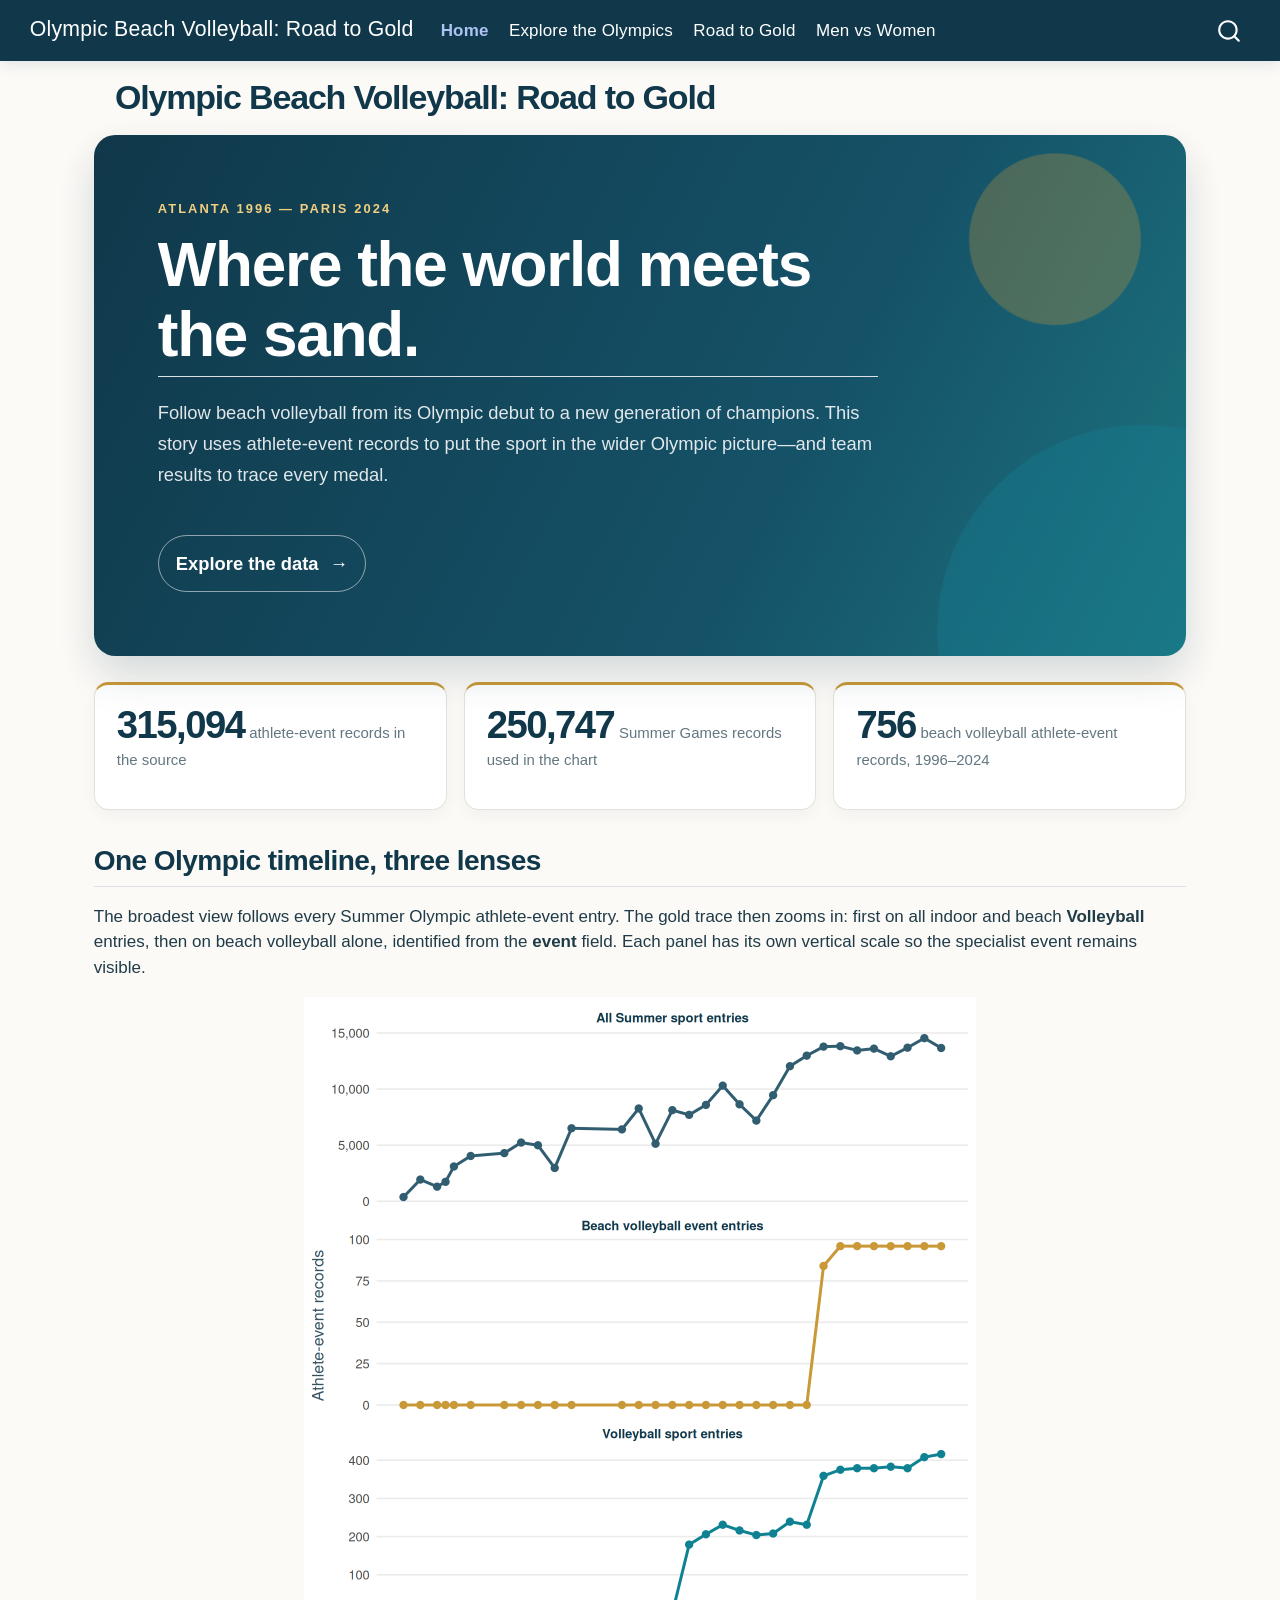
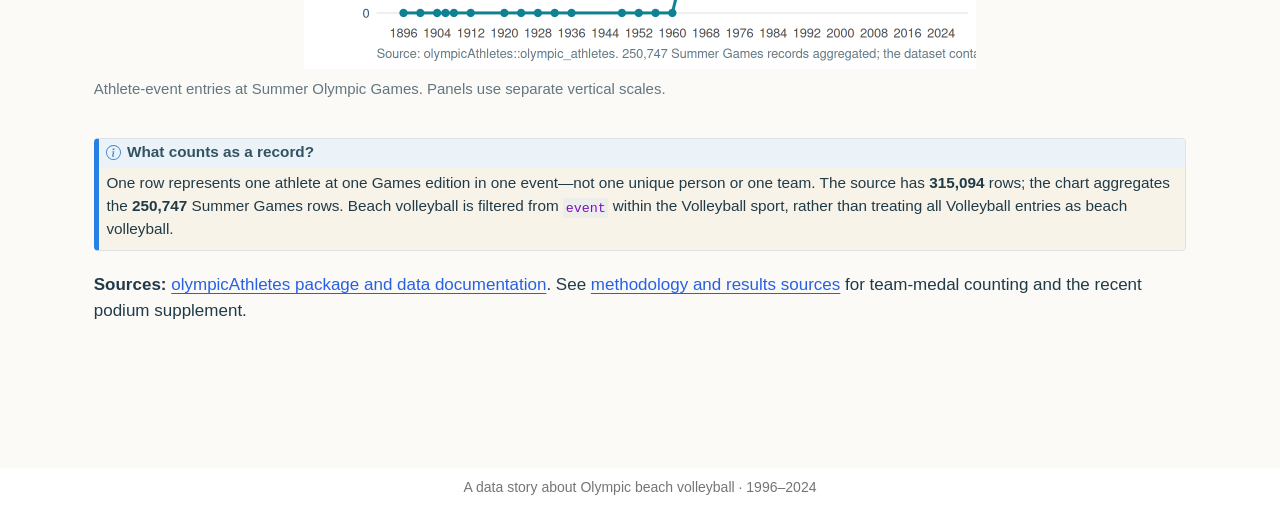
==== index.html @ 640bb1e1 "Built site for gh-pages" ====
<!DOCTYPE html>
<html xmlns="http://www.w3.org/1999/xhtml" lang="en" xml:lang="en"><head>

<meta charset="utf-8">
<meta name="generator" content="quarto-1.10.19">

<meta name="viewport" content="width=device-width, initial-scale=1.0, user-scalable=yes">


<title>Olympic Beach Volleyball: Road to Gold</title>
<style>
/* Default styles provided by pandoc.
** See https://pandoc.org/MANUAL.html#variables-for-html for config info.
*/
span.smallcaps{font-variant: small-caps;}
div.columns{display: flex; gap: 1.5em;}
div.column{flex: auto;}
@media screen {
div.columns{gap: min(4vw, 1.5em);}
div.column{overflow-x: auto;}
}
div.hanging-indent{margin-left: 1.5em; text-indent: -1.5em;}
ul.task-list{list-style: none;}
ul.task-list li input[type="checkbox"] {
  width: 0.8em;
  margin: 0 0.8em 0.2em -1em; /* quarto-specific, see https://github.com/quarto-dev/quarto-cli/issues/4556 */ 
  vertical-align: middle;
}
</style>


<script src="site_libs/quarto-nav/quarto-nav.js"></script>
<script src="site_libs/quarto-nav/headroom.min.js"></script>
<script src="site_libs/clipboard/clipboard.min.js"></script>
<script src="site_libs/quarto-search/autocomplete.umd.js"></script>
<script src="site_libs/quarto-search/fuse.min.js"></script>
<script src="site_libs/quarto-search/quarto-search.js"></script>
<meta name="quarto:offset" content="./">
<script src="site_libs/quarto-html/quarto.js" type="module"></script>
<script src="site_libs/quarto-html/tabsets/tabsets.js" type="module"></script>
<script src="site_libs/quarto-html/popper.min.js"></script>
<script src="site_libs/quarto-html/tippy.umd.min.js"></script>
<script src="site_libs/quarto-html/anchor.min.js"></script>
<link href="site_libs/quarto-html/tippy.css" rel="stylesheet">
<link href="site_libs/quarto-html/quarto-syntax-highlighting-bf27225e3a48a9273f3daa8f8e829971.css" rel="stylesheet" id="quarto-text-highlighting-styles">
<script src="site_libs/bootstrap/bootstrap.min.js"></script>
<link href="site_libs/bootstrap/bootstrap-icons.css" rel="stylesheet">
<link href="site_libs/bootstrap/bootstrap-d0f63781f56d8920b29a9d59ce83fef4.min.css" rel="stylesheet" append-hash="true" id="quarto-bootstrap" data-mode="light">
<script id="quarto-search-options" type="application/json">{
  "location": "navbar",
  "copy-button": false,
  "collapse-after": 3,
  "panel-placement": "end",
  "type": "overlay",
  "limit": 50,
  "keyboard-shortcut": [
    "f",
    "/",
    "s"
  ],
  "show-item-context": false,
  "language": {
    "search-no-results-text": "No results",
    "search-matching-documents-text": "matching documents",
    "search-copy-link-title": "Copy link to search",
    "search-hide-matches-text": "Hide additional matches",
    "search-more-match-text": "more match in this document",
    "search-more-matches-text": "more matches in this document",
    "search-clear-button-title": "Clear",
    "search-text-placeholder": "",
    "search-detached-cancel-button-title": "Cancel",
    "search-submit-button-title": "Submit",
    "search-label": "Search"
  }
}</script>
<style>html{ scroll-behavior: smooth; }</style>


<link rel="stylesheet" href="styles.css">
</head>

<body class="nav-fixed quarto-light">

<div id="quarto-search-results"></div>
  <header id="quarto-header" class="headroom fixed-top">
    <nav class="navbar navbar-expand-lg " data-bs-theme="dark">
      <div class="navbar-container container-fluid">
      <div class="navbar-brand-container mx-auto">
    <a class="navbar-brand" href="./index.html">
    <span class="navbar-title">Olympic Beach Volleyball: Road to Gold</span>
    </a>
  </div>
            <div id="quarto-search" class="" title="Search"></div>
          <button class="navbar-toggler" type="button" data-bs-toggle="collapse" data-bs-target="#navbarCollapse" aria-controls="navbarCollapse" role="menu" aria-expanded="false" aria-label="Toggle navigation" onclick="if (window.quartoToggleHeadroom) { window.quartoToggleHeadroom(); }">
  <span class="navbar-toggler-icon"></span>
</button>
          <div class="collapse navbar-collapse" id="navbarCollapse">
            <ul class="navbar-nav navbar-nav-scroll me-auto">
  <li class="nav-item">
    <a class="nav-link active" href="./index.html" aria-current="page"> 
<span class="menu-text">Home</span></a>
  </li>  
  <li class="nav-item">
    <a class="nav-link" href="./explore.html"> 
<span class="menu-text">Explore the Olympics</span></a>
  </li>  
  <li class="nav-item">
    <a class="nav-link" href="./road-to-gold.html"> 
<span class="menu-text">Road to Gold</span></a>
  </li>  
  <li class="nav-item">
    <a class="nav-link" href="./men-vs-women.html"> 
<span class="menu-text">Men vs Women</span></a>
  </li>  
</ul>
          </div> <!-- /navcollapse -->
            <div class="quarto-navbar-tools">
</div>
      </div> <!-- /container-fluid -->
    </nav>
</header>
<!-- content -->
<div id="quarto-content" class="quarto-container page-columns page-rows-contents page-layout-full page-navbar">
<!-- sidebar -->
<!-- margin-sidebar -->
    
<!-- main -->
<main class="content column-page" id="quarto-document-content">

<header id="title-block-header" class="quarto-title-block default">
<div class="quarto-title">
<h1 class="title">Olympic Beach Volleyball: Road to Gold</h1>
</div>



<div class="quarto-title-meta column-page">

    
  
    
  </div>
  


</header>


<div class="hero">
<p class="eyebrow">
Atlanta 1996 — Paris 2024
</p>
<h2 class="anchored">
Where the world meets the sand.
</h2>
<p>
Follow beach volleyball from its Olympic debut to a new generation of champions. This story uses athlete-event records to put the sport in the wider Olympic picture—and team results to trace every medal.
</p>
<p><a class="hero-link" href="./explore.html">Explore the data <span aria-hidden="true">→</span></a></p>
</div>
<div class="stats-grid">
<div class="stat-card">
<p><span class="stat-value">315,094</span> <span class="stat-label">athlete-event records in the source</span></p>
</div>
<div class="stat-card">
<p><span class="stat-value">250,747</span> <span class="stat-label">Summer Games records used in the chart</span></p>
</div>
<div class="stat-card">
<p><span class="stat-value">756</span> <span class="stat-label">beach volleyball athlete-event records, 1996–2024</span></p>
</div>
</div>
<section id="one-olympic-timeline-three-lenses" class="level2">
<h2 class="anchored" data-anchor-id="one-olympic-timeline-three-lenses">One Olympic timeline, three lenses</h2>
<p>The broadest view follows every Summer Olympic athlete-event entry. The gold trace then zooms in: first on all indoor and beach <strong>Volleyball</strong> entries, then on beach volleyball alone, identified from the <strong>event</strong> field. Each panel has its own vertical scale so the specialist event remains visible.</p>
<div class="cell">
<div class="cell-output-display">
<div class="quarto-figure quarto-figure-center">
<figure class="figure">
<p><img src="index_files/figure-html/unnamed-chunk-2-1.png" class="img-fluid figure-img" width="672"></p>
<figcaption>Athlete-event entries at Summer Olympic Games. Panels use separate vertical scales.</figcaption>
</figure>
</div>
</div>
</div>
<div class="callout callout-style-default callout-note callout-titled">
<div class="callout-header d-flex align-content-center">
<div class="callout-icon-container">
<i class="callout-icon"></i>
</div>
<div class="callout-title-container flex-fill">
<span class="screen-reader-only">Note</span>What counts as a record?
</div>
</div>
<div class="callout-body-container callout-body">
<p>One row represents one athlete at one Games edition in one event—not one unique person or one team. The source has <strong>315,094</strong> rows; the chart aggregates the <strong>250,747</strong> Summer Games rows. Beach volleyball is filtered from <code>event</code> within the Volleyball sport, rather than treating all Volleyball entries as beach volleyball.</p>
</div>
</div>
<p><strong>Sources:</strong> <a href="https://moderndive.github.io/olympicAthletes/">olympicAthletes package and data documentation</a>. See <a href="./road-to-gold.html#methodology">methodology and results sources</a> for team-medal counting and the recent podium supplement.</p>


</section>

</main> <!-- /main -->
<script id="quarto-html-after-body" type="application/javascript">
  window.document.addEventListener("DOMContentLoaded", function (event) {
    const icon = "";
    const anchorJS = new window.AnchorJS();
    anchorJS.options = {
      placement: 'right',
      icon: icon
    };
    anchorJS.add('.anchored');
    const isCodeAnnotation = (el) => {
      for (const clz of el.classList) {
        if (clz.startsWith('code-annotation-')) {                     
          return true;
        }
      }
      return false;
    }
    const onCopySuccess = function(e) {
      // button target
      const button = e.trigger;
      // don't keep focus
      button.blur();
      // flash "checked"
      button.classList.add('code-copy-button-checked');
      var currentTitle = button.getAttribute("title");
      button.setAttribute("title", "Copied!");
      let tooltip;
      if (window.bootstrap) {
        button.setAttribute("data-bs-toggle", "tooltip");
        button.setAttribute("data-bs-placement", "left");
        button.setAttribute("data-bs-title", "Copied!");
        tooltip = new bootstrap.Tooltip(button, 
          { trigger: "manual", 
            customClass: "code-copy-button-tooltip",
            offset: [0, -8]});
        tooltip.show();    
      }
      setTimeout(function() {
        if (tooltip) {
          tooltip.hide();
          button.removeAttribute("data-bs-title");
          button.removeAttribute("data-bs-toggle");
          button.removeAttribute("data-bs-placement");
        }
        button.setAttribute("title", currentTitle);
        button.classList.remove('code-copy-button-checked');
      }, 1000);
      // clear code selection
      e.clearSelection();
    }
    const getTextToCopy = function(trigger) {
      const outerScaffold = trigger.parentElement.cloneNode(true);
      const codeEl = outerScaffold.querySelector('code');
      for (const childEl of codeEl.children) {
        if (isCodeAnnotation(childEl)) {
          childEl.remove();
        }
      }
      return codeEl.innerText;
    }
    const clipboard = new window.ClipboardJS('.code-copy-button:not([data-in-quarto-modal])', {
      text: getTextToCopy
    });
    clipboard.on('success', onCopySuccess);
    if (window.document.getElementById('quarto-embedded-source-code-modal')) {
      const clipboardModal = new window.ClipboardJS('.code-copy-button[data-in-quarto-modal]', {
        text: getTextToCopy,
        container: window.document.getElementById('quarto-embedded-source-code-modal')
      });
      clipboardModal.on('success', onCopySuccess);
    }
      var localhostRegex = new RegExp(/^(?:http|https):\/\/localhost\:?[0-9]*\//);
      var mailtoRegex = new RegExp(/^mailto:/);
        var filterRegex = new RegExp('/' + window.location.host + '/');
      var isInternal = (href) => {
          return filterRegex.test(href) || localhostRegex.test(href) || mailtoRegex.test(href);
      }
      // Inspect non-navigation links and adorn them if external
     var links = window.document.querySelectorAll('a[href]:not(.nav-link):not(.navbar-brand):not(.toc-action):not(.sidebar-link):not(.sidebar-item-toggle):not(.pagination-link):not(.no-external):not([aria-hidden]):not(.dropdown-item):not(.quarto-navigation-tool):not(.about-link)');
      for (var i=0; i<links.length; i++) {
        const link = links[i];
        if (!isInternal(link.href)) {
          // undo the damage that might have been done by quarto-nav.js in the case of
          // links that we want to consider external
          if (link.dataset.originalHref !== undefined) {
            link.href = link.dataset.originalHref;
          }
        }
      }
    function tippyHover(el, contentFn, onTriggerFn, onUntriggerFn) {
      const config = {
        allowHTML: true,
        maxWidth: 500,
        delay: 100,
        arrow: false,
        appendTo: function(el) {
            return el.parentElement;
        },
        interactive: true,
        interactiveBorder: 10,
        theme: 'quarto',
        placement: 'bottom-start',
      };
      if (contentFn) {
        config.content = contentFn;
      }
      if (onTriggerFn) {
        config.onTrigger = onTriggerFn;
      }
      if (onUntriggerFn) {
        config.onUntrigger = onUntriggerFn;
      }
      window.tippy(el, config); 
    }
    const noterefs = window.document.querySelectorAll('a[role="doc-noteref"]');
    for (var i=0; i<noterefs.length; i++) {
      const ref = noterefs[i];
      tippyHover(ref, function() {
        // use id or data attribute instead here
        let href = ref.getAttribute('data-footnote-href') || ref.getAttribute('href');
        try { href = new URL(href).hash; } catch {}
        const id = href.replace(/^#\/?/, "");
        const note = window.document.getElementById(id);
        if (note) {
          return note.innerHTML;
        } else {
          return "";
        }
      });
    }
    const xrefs = window.document.querySelectorAll('a.quarto-xref');
    const processXRef = (id, note) => {
      // Strip column container classes
      const stripColumnClz = (el) => {
        el.classList.remove("page-full", "page-columns");
        if (el.children) {
          for (const child of el.children) {
            stripColumnClz(child);
          }
        }
      }
      stripColumnClz(note)
      if (id === null || id.startsWith('sec-')) {
        // Special case sections, only their first couple elements
        const container = document.createElement("div");
        if (note.children && note.children.length > 2) {
          container.appendChild(note.children[0].cloneNode(true));
          for (let i = 1; i < note.children.length; i++) {
            const child = note.children[i];
            if (child.tagName === "P" && child.innerText === "") {
              continue;
            } else {
              container.appendChild(child.cloneNode(true));
              break;
            }
          }
          if (window.Quarto?.typesetMath) {
            window.Quarto.typesetMath(container);
          }
          return container.innerHTML
        } else {
          if (window.Quarto?.typesetMath) {
            window.Quarto.typesetMath(note);
          }
          return note.innerHTML;
        }
      } else {
        // Remove any anchor links if they are present
        const anchorLink = note.querySelector('a.anchorjs-link');
        if (anchorLink) {
          anchorLink.remove();
        }
        if (window.Quarto?.typesetMath) {
          window.Quarto.typesetMath(note);
        }
        if (note.classList.contains("callout")) {
          return note.outerHTML;
        } else {
          return note.innerHTML;
        }
      }
    }
    for (var i=0; i<xrefs.length; i++) {
      const xref = xrefs[i];
      tippyHover(xref, undefined, function(instance) {
        instance.disable();
        let url = xref.getAttribute('href');
        let hash = undefined; 
        if (url.startsWith('#')) {
          hash = url;
        } else {
          try { hash = new URL(url).hash; } catch {}
        }
        if (hash) {
          const id = hash.replace(/^#\/?/, "");
          const note = window.document.getElementById(id);
          if (note !== null) {
            try {
              const html = processXRef(id, note.cloneNode(true));
              instance.setContent(html);
            } finally {
              instance.enable();
              instance.show();
            }
          } else {
            // See if we can fetch this
            fetch(url.split('#')[0])
            .then(res => res.text())
            .then(html => {
              const parser = new DOMParser();
              const htmlDoc = parser.parseFromString(html, "text/html");
              const note = htmlDoc.getElementById(id);
              if (note !== null) {
                const html = processXRef(id, note);
                instance.setContent(html);
              } 
            }).finally(() => {
              instance.enable();
              instance.show();
            });
          }
        } else {
          // See if we can fetch a full url (with no hash to target)
          // This is a special case and we should probably do some content thinning / targeting
          fetch(url)
          .then(res => res.text())
          .then(html => {
            const parser = new DOMParser();
            const htmlDoc = parser.parseFromString(html, "text/html");
            const note = htmlDoc.querySelector('main.content');
            if (note !== null) {
              // This should only happen for chapter cross references
              // (since there is no id in the URL)
              // remove the first header
              if (note.children.length > 0 && note.children[0].tagName === "HEADER") {
                note.children[0].remove();
              }
              const html = processXRef(null, note);
              instance.setContent(html);
            } 
          }).finally(() => {
            instance.enable();
            instance.show();
          });
        }
      }, function(instance) {
      });
    }
        let selectedAnnoteEl;
        const selectorForAnnotation = ( cell, annotation) => {
          let cellAttr = 'data-code-cell="' + cell + '"';
          let lineAttr = 'data-code-annotation="' +  annotation + '"';
          const selector = 'span[' + cellAttr + '][' + lineAttr + ']';
          return selector;
        }
        const selectCodeLines = (annoteEl) => {
          const doc = window.document;
          const targetCell = annoteEl.getAttribute("data-target-cell");
          const targetAnnotation = annoteEl.getAttribute("data-target-annotation");
          const annoteSpan = window.document.querySelector(selectorForAnnotation(targetCell, targetAnnotation));
          const lines = annoteSpan.getAttribute("data-code-lines").split(",");
          const lineIds = lines.map((line) => {
            return targetCell + "-" + line;
          })
          let top = null;
          let height = null;
          let parent = null;
          if (lineIds.length > 0) {
              //compute the position of the single el (top and bottom and make a div)
              const el = window.document.getElementById(lineIds[0]);
              top = el.offsetTop;
              height = el.offsetHeight;
              parent = el.parentElement.parentElement;
            if (lineIds.length > 1) {
              const lastEl = window.document.getElementById(lineIds[lineIds.length - 1]);
              const bottom = lastEl.offsetTop + lastEl.offsetHeight;
              height = bottom - top;
            }
            if (top !== null && height !== null && parent !== null) {
              // cook up a div (if necessary) and position it 
              let div = window.document.getElementById("code-annotation-line-highlight");
              if (div === null) {
                div = window.document.createElement("div");
                div.setAttribute("id", "code-annotation-line-highlight");
                div.style.position = 'absolute';
                parent.appendChild(div);
              }
              div.style.top = top - 2 + "px";
              div.style.height = height + 4 + "px";
              div.style.left = 0;
              let gutterDiv = window.document.getElementById("code-annotation-line-highlight-gutter");
              if (gutterDiv === null) {
                gutterDiv = window.document.createElement("div");
                gutterDiv.setAttribute("id", "code-annotation-line-highlight-gutter");
                gutterDiv.style.position = 'absolute';
                const codeCell = window.document.getElementById(targetCell);
                const gutter = codeCell.querySelector('.code-annotation-gutter');
                gutter.appendChild(gutterDiv);
              }
              gutterDiv.style.top = top - 2 + "px";
              gutterDiv.style.height = height + 4 + "px";
            }
            selectedAnnoteEl = annoteEl;
          }
        };
        const unselectCodeLines = () => {
          const elementsIds = ["code-annotation-line-highlight", "code-annotation-line-highlight-gutter"];
          elementsIds.forEach((elId) => {
            const div = window.document.getElementById(elId);
            if (div) {
              div.remove();
            }
          });
          selectedAnnoteEl = undefined;
        };
          // Handle positioning of the toggle
      window.addEventListener(
        "resize",
        throttle(() => {
          elRect = undefined;
          if (selectedAnnoteEl) {
            selectCodeLines(selectedAnnoteEl);
          }
        }, 10)
      );
      function throttle(fn, ms) {
      let throttle = false;
      let timer;
        return (...args) => {
          if(!throttle) { // first call gets through
              fn.apply(this, args);
              throttle = true;
          } else { // all the others get throttled
              if(timer) clearTimeout(timer); // cancel #2
              timer = setTimeout(() => {
                fn.apply(this, args);
                timer = throttle = false;
              }, ms);
          }
        };
      }
        // Attach click handler to the DT
        const annoteDls = window.document.querySelectorAll('dt[data-target-cell]');
        for (const annoteDlNode of annoteDls) {
          annoteDlNode.addEventListener('click', (event) => {
            const clickedEl = event.target;
            if (clickedEl !== selectedAnnoteEl) {
              unselectCodeLines();
              const activeEl = window.document.querySelector('dt[data-target-cell].code-annotation-active');
              if (activeEl) {
                activeEl.classList.remove('code-annotation-active');
              }
              selectCodeLines(clickedEl);
              clickedEl.classList.add('code-annotation-active');
            } else {
              // Unselect the line
              unselectCodeLines();
              clickedEl.classList.remove('code-annotation-active');
            }
          });
        }
    const findCites = (el) => {
      const parentEl = el.parentElement;
      if (parentEl) {
        const cites = parentEl.dataset.cites;
        if (cites) {
          return {
            el,
            cites: cites.split(' ')
          };
        } else {
          return findCites(el.parentElement)
        }
      } else {
        return undefined;
      }
    };
    var bibliorefs = window.document.querySelectorAll('a[role="doc-biblioref"]');
    for (var i=0; i<bibliorefs.length; i++) {
      const ref = bibliorefs[i];
      const citeInfo = findCites(ref);
      if (citeInfo) {
        tippyHover(citeInfo.el, function() {
          var popup = window.document.createElement('div');
          citeInfo.cites.forEach(function(cite) {
            var citeDiv = window.document.createElement('div');
            citeDiv.classList.add('hanging-indent');
            citeDiv.classList.add('csl-entry');
            var biblioDiv = window.document.getElementById('ref-' + cite);
            if (biblioDiv) {
              citeDiv.innerHTML = biblioDiv.innerHTML;
            }
            popup.appendChild(citeDiv);
          });
          return popup.innerHTML;
        });
      }
    }
  });
  </script>
</div> <!-- /content -->
<footer class="footer">
  <div class="nav-footer">
    <div class="nav-footer-left">
      &nbsp;
    </div>   
    <div class="nav-footer-center">
<p>A data story about Olympic beach volleyball · 1996–2024</p>
</div>
    <div class="nav-footer-right">
      &nbsp;
    </div>
  </div>
</footer>




<script src="site_libs/quarto-html/zenscroll-min.js"></script>
</body></html>
---- site_libs/quarto-html/tippy.css ----
.tippy-box[data-animation=fade][data-state=hidden]{opacity:0}[data-tippy-root]{max-width:calc(100vw - 10px)}.tippy-box{position:relative;background-color:#333;color:#fff;border-radius:4px;font-size:14px;line-height:1.4;white-space:normal;outline:0;transition-property:transform,visibility,opacity}.tippy-box[data-placement^=top]>.tippy-arrow{bottom:0}.tippy-box[data-placement^=top]>.tippy-arrow:before{bottom:-7px;left:0;border-width:8px 8px 0;border-top-color:initial;transform-origin:center top}.tippy-box[data-placement^=bottom]>.tippy-arrow{top:0}.tippy-box[data-placement^=bottom]>.tippy-arrow:before{top:-7px;left:0;border-width:0 8px 8px;border-bottom-color:initial;transform-origin:center bottom}.tippy-box[data-placement^=left]>.tippy-arrow{right:0}.tippy-box[data-placement^=left]>.tippy-arrow:before{border-width:8px 0 8px 8px;border-left-color:initial;right:-7px;transform-origin:center left}.tippy-box[data-placement^=right]>.tippy-arrow{left:0}.tippy-box[data-placement^=right]>.tippy-arrow:before{left:-7px;border-width:8px 8px 8px 0;border-right-color:initial;transform-origin:center right}.tippy-box[data-inertia][data-state=visible]{transition-timing-function:cubic-bezier(.54,1.5,.38,1.11)}.tippy-arrow{width:16px;height:16px;color:#333}.tippy-arrow:before{content:"";position:absolute;border-color:transparent;border-style:solid}.tippy-content{position:relative;padding:5px 9px;z-index:1}
---- site_libs/quarto-html/quarto-syntax-highlighting-bf27225e3a48a9273f3daa8f8e829971.css ----
/* quarto syntax highlight colors */
:root {
  --quarto-hl-ot-color: #003B4F;
  --quarto-hl-at-color: #657422;
  --quarto-hl-ss-color: #20794D;
  --quarto-hl-an-color: #5E5E5E;
  --quarto-hl-fu-color: #4758AB;
  --quarto-hl-st-color: #20794D;
  --quarto-hl-cf-color: #003B4F;
  --quarto-hl-op-color: #5E5E5E;
  --quarto-hl-er-color: #AD0000;
  --quarto-hl-bn-color: #AD0000;
  --quarto-hl-al-color: #AD0000;
  --quarto-hl-va-color: #111111;
  --quarto-hl-bu-color: inherit;
  --quarto-hl-ex-color: inherit;
  --quarto-hl-pp-color: #AD0000;
  --quarto-hl-in-color: #5E5E5E;
  --quarto-hl-vs-color: #20794D;
  --quarto-hl-wa-color: #5E5E5E;
  --quarto-hl-do-color: #5E5E5E;
  --quarto-hl-im-color: #00769E;
  --quarto-hl-ch-color: #20794D;
  --quarto-hl-dt-color: #AD0000;
  --quarto-hl-fl-color: #AD0000;
  --quarto-hl-co-color: #5E5E5E;
  --quarto-hl-cv-color: #5E5E5E;
  --quarto-hl-cn-color: #8f5902;
  --quarto-hl-sc-color: #5E5E5E;
  --quarto-hl-dv-color: #AD0000;
  --quarto-hl-kw-color: #003B4F;
}

/* other quarto variables */
:root {
  --quarto-font-monospace: SFMono-Regular, Menlo, Monaco, Consolas, "Liberation Mono", "Courier New", monospace;
}

/* syntax highlight based on Pandoc's rules */
pre > code.sourceCode > span {
  color: #003B4F;
}

code.sourceCode > span {
  color: #003B4F;
}

div.sourceCode,
div.sourceCode pre.sourceCode {
  color: #003B4F;
}

/* Normal */
code span {
  color: #003B4F;
}

/* Alert */
code span.al {
  color: #AD0000;
  font-style: inherit;
}

/* Annotation */
code span.an {
  color: #5E5E5E;
  font-style: inherit;
}

/* Attribute */
code span.at {
  color: #657422;
  font-style: inherit;
}

/* BaseN */
code span.bn {
  color: #AD0000;
  font-style: inherit;
}

/* BuiltIn */
code span.bu {
  font-style: inherit;
}

/* ControlFlow */
code span.cf {
  color: #003B4F;
  font-weight: bold;
  font-style: inherit;
}

/* Char */
code span.ch {
  color: #20794D;
  font-style: inherit;
}

/* Constant */
code span.cn {
  color: #8f5902;
  font-style: inherit;
}

/* Comment */
code span.co {
  color: #5E5E5E;
  font-style: inherit;
}

/* CommentVar */
code span.cv {
  color: #5E5E5E;
  font-style: italic;
}

/* Documentation */
code span.do {
  color: #5E5E5E;
  font-style: italic;
}

/* DataType */
code span.dt {
  color: #AD0000;
  font-style: inherit;
}

/* DecVal */
code span.dv {
  color: #AD0000;
  font-style: inherit;
}

/* Error */
code span.er {
  color: #AD0000;
  font-style: inherit;
}

/* Extension */
code span.ex {
  font-style: inherit;
}

/* Float */
code span.fl {
  color: #AD0000;
  font-style: inherit;
}

/* Function */
code span.fu {
  color: #4758AB;
  font-style: inherit;
}

/* Import */
code span.im {
  color: #00769E;
  font-style: inherit;
}

/* Information */
code span.in {
  color: #5E5E5E;
  font-style: inherit;
}

/* Keyword */
code span.kw {
  color: #003B4F;
  font-weight: bold;
  font-style: inherit;
}

/* Operator */
code span.op {
  color: #5E5E5E;
  font-style: inherit;
}

/* Other */
code span.ot {
  color: #003B4F;
  font-style: inherit;
}

/* Preprocessor */
code span.pp {
  color: #AD0000;
  font-style: inherit;
}

/* SpecialChar */
code span.sc {
  color: #5E5E5E;
  font-style: inherit;
}

/* SpecialString */
code span.ss {
  color: #20794D;
  font-style: inherit;
}

/* String */
code span.st {
  color: #20794D;
  font-style: inherit;
}

/* Variable */
code span.va {
  color: #111111;
  font-style: inherit;
}

/* VerbatimString */
code span.vs {
  color: #20794D;
  font-style: inherit;
}

/* Warning */
code span.wa {
  color: #5E5E5E;
  font-style: italic;
}

.prevent-inlining {
  content: "</";
}

/*# sourceMappingURL=8be38f48d34c45af72792cbd699585e7.css.map */
---- styles.css ----
:root {
  --ocean: #10384a;
  --ocean-soft: #315d70;
  --sea-glass: #147f91;
  --sand: #f4efe4;
  --gold: #c99837;
  --ink: #203b48;
  --muted: #637780;
}

body {
  background: #fbfaf7;
  color: var(--ink);
  font-family: Inter, "Segoe UI", "Helvetica Neue", sans-serif;
}

.navbar {
  box-shadow: 0 2px 14px rgb(11 34 46 / 12%);
}

.navbar-brand,
.navbar .nav-link {
  letter-spacing: 0.01em;
}

.navbar .nav-link.active {
  font-weight: 700;
}

.quarto-title-block {
  max-width: 1180px;
  margin: 2rem auto 1.25rem;
  padding: 0 1.25rem;
}

.quarto-title .title {
  color: var(--ocean);
  font-weight: 750;
  letter-spacing: -0.035em;
}

#quarto-content main.content {
  max-width: 1180px;
  padding: 0 1.25rem 3rem;
}

h2,
h3 {
  color: var(--ocean);
  font-weight: 700;
  letter-spacing: -0.02em;
}

h2 {
  margin-top: 2.4rem;
}

.hero {
  position: relative;
  overflow: hidden;
  margin: 0 0 1.5rem;
  padding: clamp(2rem, 5vw, 4.25rem);
  border-radius: 1.25rem;
  background:
    radial-gradient(circle at 88% 20%, rgb(201 152 55 / 30%) 0 5rem, transparent 5.1rem),
    radial-gradient(circle at 96% 95%, rgb(20 127 145 / 35%) 0 12rem, transparent 12.1rem),
    linear-gradient(118deg, #10384a 0%, #155268 64%, #1c7580 100%);
  color: #fff;
  box-shadow: 0 18px 42px rgb(16 56 74 / 17%);
}

.hero .eyebrow {
  margin: 0 0 0.75rem;
  color: #f1cf80;
  font-size: 0.76rem;
  font-weight: 750;
  letter-spacing: 0.16em;
  text-transform: uppercase;
}

.hero h2 {
  max-width: 720px;
  margin: 0;
  color: #fff;
  font-size: clamp(2rem, 5vw, 3.65rem);
  line-height: 1.08;
}

.hero > p:not(.eyebrow) {
  max-width: 720px;
  margin: 1.15rem 0 0;
  color: rgb(255 255 255 / 87%);
  font-size: 1.08rem;
  line-height: 1.7;
}

.hero-link {
  display: inline-flex;
  gap: 0.65rem;
  align-items: center;
  margin-top: 1.45rem;
  padding: 0.72rem 1rem;
  border: 1px solid rgb(255 255 255 / 52%);
  border-radius: 999px;
  color: #fff;
  font-weight: 700;
  text-decoration: none;
  transition: background 160ms ease, transform 160ms ease;
}

.hero-link:hover {
  transform: translateY(-1px);
  background: rgb(255 255 255 / 12%);
  color: #fff;
}

.stats-grid {
  display: grid;
  grid-template-columns: repeat(3, minmax(0, 1fr));
  gap: 1rem;
  margin: 1.25rem 0 2rem;
}

.stat-card {
  display: flex;
  min-height: 112px;
  flex-direction: column;
  justify-content: center;
  padding: 1.15rem 1.3rem;
  border: 1px solid #e6e1d8;
  border-top: 3px solid var(--gold);
  border-radius: 0.85rem;
  background: #fff;
  box-shadow: 0 6px 20px rgb(16 56 74 / 5%);
}

.stat-value {
  color: var(--ocean);
  font-size: clamp(1.65rem, 3vw, 2.25rem);
  font-weight: 760;
  letter-spacing: -0.04em;
  line-height: 1.1;
}

.stat-label {
  margin-top: 0.45rem;
  color: var(--muted);
  font-size: 0.88rem;
  line-height: 1.35;
}

.callout-note {
  border-left-color: var(--gold);
  background: #f7f3e9;
}

.callout-note .callout-title-container {
  color: var(--ocean);
}

.source-note {
  color: var(--muted);
  font-size: 0.9rem;
}

.crosstalk-input {
  margin-bottom: 1rem;
}

.crosstalk-input label {
  color: var(--ocean);
  font-weight: 650;
}

.plotly,
.cell-output-display {
  max-width: 100%;
}

figcaption,
.figure-caption {
  color: var(--muted);
  font-size: 0.88rem;
}

@media (max-width: 700px) {
  .stats-grid {
    grid-template-columns: 1fr;
  }

  .hero {
    border-radius: 0.9rem;
  }

  .quarto-title-block {
    margin-top: 1.25rem;
  }
}
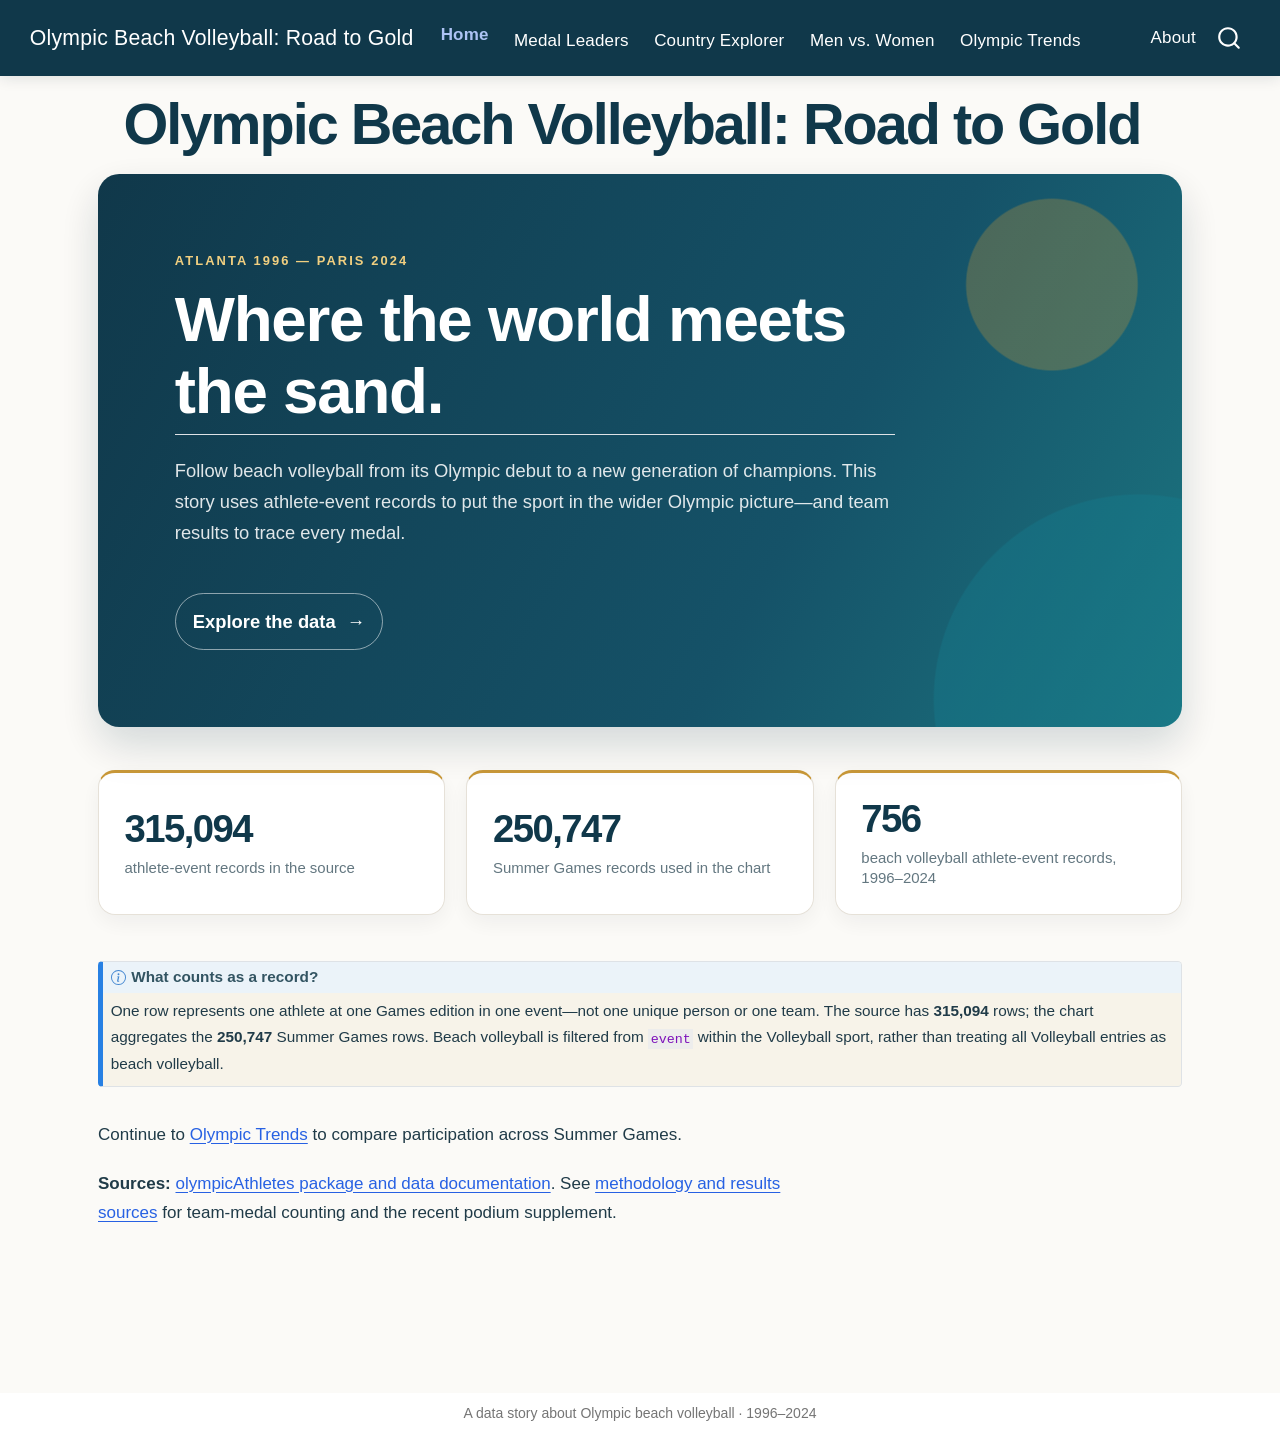
==== commit 3e612453: "Built site for gh-pages" ====
--- a/index.html
+++ b/index.html
@@ -101,16 +101,26 @@
 <span class="menu-text">Home</span></a>
   </li>  
   <li class="nav-item">
-    <a class="nav-link" href="./explore.html"> 
-<span class="menu-text">Explore the Olympics</span></a>
+    <a class="nav-link" href="./road-to-gold.html"> 
+<span class="menu-text">Medal Leaders</span></a>
   </li>  
   <li class="nav-item">
-    <a class="nav-link" href="./road-to-gold.html"> 
-<span class="menu-text">Road to Gold</span></a>
+    <a class="nav-link" href="./explore.html"> 
+<span class="menu-text">Country Explorer</span></a>
   </li>  
   <li class="nav-item">
     <a class="nav-link" href="./men-vs-women.html"> 
-<span class="menu-text">Men vs Women</span></a>
+<span class="menu-text">Men vs.&nbsp;Women</span></a>
+  </li>  
+  <li class="nav-item">
+    <a class="nav-link" href="./olympic-trends.html"> 
+<span class="menu-text">Olympic Trends</span></a>
+  </li>  
+</ul>
+            <ul class="navbar-nav navbar-nav-scroll ms-auto">
+  <li class="nav-item">
+    <a class="nav-link" href="./about.html"> 
+<span class="menu-text">About</span></a>
   </li>  
 </ul>
           </div> <!-- /navcollapse -->
@@ -169,19 +179,6 @@
 <p><span class="stat-value">756</span> <span class="stat-label">beach volleyball athlete-event records, 1996–2024</span></p>
 </div>
 </div>
-<section id="one-olympic-timeline-three-lenses" class="level2">
-<h2 class="anchored" data-anchor-id="one-olympic-timeline-three-lenses">One Olympic timeline, three lenses</h2>
-<p>The broadest view follows every Summer Olympic athlete-event entry. The gold trace then zooms in: first on all indoor and beach <strong>Volleyball</strong> entries, then on beach volleyball alone, identified from the <strong>event</strong> field. Each panel has its own vertical scale so the specialist event remains visible.</p>
-<div class="cell">
-<div class="cell-output-display">
-<div class="quarto-figure quarto-figure-center">
-<figure class="figure">
-<p><img src="index_files/figure-html/unnamed-chunk-2-1.png" class="img-fluid figure-img" width="672"></p>
-<figcaption>Athlete-event entries at Summer Olympic Games. Panels use separate vertical scales.</figcaption>
-</figure>
-</div>
-</div>
-</div>
 <div class="callout callout-style-default callout-note callout-titled">
 <div class="callout-header d-flex align-content-center">
 <div class="callout-icon-container">
@@ -195,10 +192,10 @@
 <p>One row represents one athlete at one Games edition in one event—not one unique person or one team. The source has <strong>315,094</strong> rows; the chart aggregates the <strong>250,747</strong> Summer Games rows. Beach volleyball is filtered from <code>event</code> within the Volleyball sport, rather than treating all Volleyball entries as beach volleyball.</p>
 </div>
 </div>
+<p>Continue to <a href="./olympic-trends.html">Olympic Trends</a> to compare participation across Summer Games.</p>
 <p><strong>Sources:</strong> <a href="https://moderndive.github.io/olympicAthletes/">olympicAthletes package and data documentation</a>. See <a href="./road-to-gold.html#methodology">methodology and results sources</a> for team-medal counting and the recent podium supplement.</p>
 
 
-</section>
 
 </main> <!-- /main -->
 <script id="quarto-html-after-body" type="application/javascript">
@@ -274,7 +271,7 @@
     }
       var localhostRegex = new RegExp(/^(?:http|https):\/\/localhost\:?[0-9]*\//);
       var mailtoRegex = new RegExp(/^mailto:/);
-        var filterRegex = new RegExp('/' + window.location.host + '/');
+        var filterRegex = new RegExp("https:\/\/kaitlinpowell71\.github\.io\/olympic-beach-volleyball\/");
       var isInternal = (href) => {
           return filterRegex.test(href) || localhostRegex.test(href) || mailtoRegex.test(href);
       }
--- a/styles.css
+++ b/styles.css
@@ -12,6 +12,8 @@
   background: #fbfaf7;
   color: var(--ink);
   font-family: Inter, "Segoe UI", "Helvetica Neue", sans-serif;
+  font-size: 1rem;
+  line-height: 1.7;
 }
 
 .navbar {
@@ -23,43 +25,91 @@
   letter-spacing: 0.01em;
 }
 
+.navbar .navbar-nav {
+  gap: 0.3rem;
+}
+
+.navbar .nav-link {
+  padding: 0.65rem 0.85rem;
+}
+
 .navbar .nav-link.active {
   font-weight: 700;
 }
 
 .quarto-title-block {
-  max-width: 1180px;
-  margin: 2rem auto 1.25rem;
-  padding: 0 1.25rem;
+  max-width: 1200px;
+  margin: 2.5rem auto 1.75rem;
+  padding: 0 1.5rem;
 }
 
 .quarto-title .title {
   color: var(--ocean);
   font-weight: 750;
   letter-spacing: -0.035em;
+  line-height: 1.12;
+  text-align: left;
 }
 
 #quarto-content main.content {
-  max-width: 1180px;
-  padding: 0 1.25rem 3rem;
-}
-
+  max-width: 1200px;
+  padding: 0 1.5rem 4rem;
+}
+
+main.content > p,
+main.content > ul,
+main.content > ol,
+main.content section > p,
+main.content section > ul,
+main.content section > ol {
+  max-width: 76ch;
+}
+
+h1,
 h2,
 h3 {
   color: var(--ocean);
   font-weight: 700;
   letter-spacing: -0.02em;
+  line-height: 1.2;
+  text-align: left;
+}
+
+h1 {
+  font-size: clamp(2.2rem, 4.5vw, 3.4rem);
 }
 
 h2 {
-  margin-top: 2.4rem;
+  margin-top: 3rem;
+  margin-bottom: 1rem;
+  font-size: clamp(1.65rem, 3vw, 2.2rem);
+}
+
+main.content section:first-of-type > h2 {
+  margin-top: 0.5rem;
+}
+
+h3 {
+  margin-top: 2.25rem;
+  margin-bottom: 0.85rem;
+  font-size: clamp(1.25rem, 2vw, 1.55rem);
+}
+
+p,
+ul,
+ol {
+  margin-bottom: 1.2rem;
+}
+
+li + li {
+  margin-top: 0.4rem;
 }
 
 .hero {
   position: relative;
   overflow: hidden;
-  margin: 0 0 1.5rem;
-  padding: clamp(2rem, 5vw, 4.25rem);
+  margin: 0 0 2.5rem;
+  padding: clamp(2.25rem, 6vw, 4.75rem);
   border-radius: 1.25rem;
   background:
     radial-gradient(circle at 88% 20%, rgb(201 152 55 / 30%) 0 5rem, transparent 5.1rem),
@@ -82,7 +132,7 @@
   max-width: 720px;
   margin: 0;
   color: #fff;
-  font-size: clamp(2rem, 5vw, 3.65rem);
+  font-size: clamp(2.1rem, 5vw, 3.75rem);
   line-height: 1.08;
 }
 
@@ -117,82 +167,336 @@
 .stats-grid {
   display: grid;
   grid-template-columns: repeat(3, minmax(0, 1fr));
-  gap: 1rem;
-  margin: 1.25rem 0 2rem;
+  align-items: stretch;
+  gap: 1.25rem;
+  margin: 1.75rem 0 2.75rem;
 }
 
 .stat-card {
   display: flex;
-  min-height: 112px;
+  min-height: 132px;
   flex-direction: column;
   justify-content: center;
-  padding: 1.15rem 1.3rem;
+  padding: 1.5rem;
+  border: 1px solid #e6e1d8;
+  border-top: 3px solid var(--gold);
+  border-radius: 1rem;
+  background: #fff;
+  box-shadow: 0 8px 24px rgb(16 56 74 / 6%);
+}
+
+.stat-card p {
+  margin: 0;
+}
+
+.stat-value,
+.stat-label {
+  display: block;
+}
+
+.stat-value {
+  color: var(--ocean);
+  font-size: clamp(1.65rem, 3vw, 2.25rem);
+  font-weight: 760;
+  letter-spacing: -0.04em;
+  line-height: 1.1;
+}
+
+.stat-label {
+  margin-top: 0.45rem;
+  color: var(--muted);
+  font-size: 0.88rem;
+  line-height: 1.35;
+}
+
+.callout-note {
+  margin: 2rem 0;
+  border-left-color: var(--gold);
+  background: #f7f3e9;
+}
+
+.callout-note .callout-title-container {
+  color: var(--ocean);
+}
+
+.callout-note p:last-child {
+  margin-bottom: 0;
+}
+
+.source-note {
+  color: var(--muted);
+  font-size: 0.9rem;
+}
+
+.crosstalk-input {
+  margin-bottom: 1rem;
+}
+
+.crosstalk-input label {
+  color: var(--ocean);
+  font-weight: 650;
+}
+
+.plotly,
+.cell-output-display {
+  max-width: 100%;
+}
+
+.cell-output-display {
+  margin: 1.5rem 0 2rem;
+}
+
+figure,
+.quarto-figure {
+  margin: 2rem auto 2.5rem;
+}
+
+.cell-output-display figure {
+  margin: 0 auto;
+}
+
+.medal-map-filters {
+  display: flex;
+  flex-wrap: wrap;
+  gap: 1rem 1.5rem;
+  align-items: end;
+  margin-bottom: 1rem;
+  padding: 1rem 1.25rem;
+  border: 1px solid #e6e1d8;
+  border-radius: 0.85rem;
+  background: #fff;
+}
+
+.medal-map-filter {
+  display: flex;
+  min-width: 13rem;
+  flex: 1 1 13rem;
+  flex-direction: column;
+  gap: 0.35rem;
+}
+
+.medal-map-filter label {
+  color: var(--ocean);
+  font-size: 0.88rem;
+  font-weight: 700;
+}
+
+.medal-map-filter .form-select {
+  border-color: #d6dfdf;
+  color: var(--ink);
+}
+
+.medal-map-widget .leaflet-container {
+  border: 1px solid #d5e0e0;
+  border-radius: 0.9rem;
+  background: #e8f1f2;
+  font-family: inherit;
+}
+
+.medal-map-legend {
+  min-width: 180px;
+  padding: 0.8rem 0.9rem;
+  border-radius: 0.65rem;
+  background: rgb(255 255 255 / 96%);
+  box-shadow: 0 2px 12px rgb(16 56 74 / 15%);
+  color: var(--ocean);
+  font-size: 0.8rem;
+}
+
+.medal-map-gradient {
+  height: 0.65rem;
+  margin-top: 0.55rem;
+  border-radius: 999px;
+  background: linear-gradient(
+    90deg,
+    #e8f1f2,
+    #b8d7d9,
+    #76b7bc,
+    #328991,
+    #10384a
+  );
+}
+
+.medal-map-legend-scale {
+  display: flex;
+  justify-content: space-between;
+  margin-top: 0.2rem;
+  color: var(--muted);
+}
+
+.medal-map-no-medals {
+  display: flex;
+  gap: 0.4rem;
+  align-items: center;
+  margin-top: 0.55rem;
+  color: var(--muted);
+}
+
+.medal-map-no-medals i {
+  width: 0.75rem;
+  height: 0.75rem;
+  border: 1px solid #ddd9d0;
+  border-radius: 0.15rem;
+  background: #f0eee8;
+}
+
+.medal-map-attribution {
+  padding: 0.25rem 0.45rem;
+  border-radius: 0.25rem;
+  background: rgb(255 255 255 / 88%);
+  color: var(--muted);
+  font-size: 0.72rem;
+}
+
+.medal-country-ranking {
+  width: min(100%, 900px);
+  margin: 1.25rem 0 2.5rem;
+  border-collapse: separate;
+  border-spacing: 0;
+  overflow: hidden;
+  border: 1px solid #e6e1d8;
+  border-radius: 0.85rem;
+  background: #fff;
+  box-shadow: 0 8px 24px rgb(16 56 74 / 5%);
+}
+
+.medal-country-ranking th,
+.medal-country-ranking td {
+  padding: 0.75rem 1rem;
+  border-bottom: 1px solid #eeeae2;
+}
+
+.medal-country-ranking thead th {
+  background: var(--ocean);
+  color: #fff;
+  font-size: 0.82rem;
+  font-weight: 700;
+  text-align: right;
+}
+
+.medal-country-ranking thead th:nth-child(2),
+.medal-country-ranking tbody th {
+  text-align: left;
+}
+
+.medal-country-ranking tbody th {
+  color: var(--ocean);
+  font-weight: 650;
+}
+
+.medal-country-ranking tbody td {
+  color: var(--ink);
+  text-align: right;
+}
+
+.medal-country-ranking tbody td:first-child {
+  color: var(--muted);
+  text-align: center;
+}
+
+.medal-country-ranking tbody tr:nth-child(even) {
+  background: #fbfaf7;
+}
+
+.medal-country-ranking tbody tr:last-child th,
+.medal-country-ranking tbody tr:last-child td {
+  border-bottom: 0;
+}
+
+.about-links ul {
+  display: grid;
+  max-width: 900px;
+  grid-template-columns: repeat(auto-fit, minmax(13rem, 1fr));
+  gap: 0.85rem;
+  margin: 1.5rem 0;
+  padding: 0;
+  list-style: none;
+}
+
+.about-links li {
+  margin: 0;
+  padding: 1rem 1.15rem;
   border: 1px solid #e6e1d8;
   border-top: 3px solid var(--gold);
   border-radius: 0.85rem;
   background: #fff;
-  box-shadow: 0 6px 20px rgb(16 56 74 / 5%);
-}
-
-.stat-value {
-  color: var(--ocean);
-  font-size: clamp(1.65rem, 3vw, 2.25rem);
-  font-weight: 760;
-  letter-spacing: -0.04em;
-  line-height: 1.1;
-}
-
-.stat-label {
-  margin-top: 0.45rem;
-  color: var(--muted);
-  font-size: 0.88rem;
-  line-height: 1.35;
-}
-
-.callout-note {
-  border-left-color: var(--gold);
-  background: #f7f3e9;
-}
-
-.callout-note .callout-title-container {
-  color: var(--ocean);
-}
-
-.source-note {
-  color: var(--muted);
-  font-size: 0.9rem;
-}
-
-.crosstalk-input {
-  margin-bottom: 1rem;
-}
-
-.crosstalk-input label {
-  color: var(--ocean);
-  font-weight: 650;
-}
-
-.plotly,
-.cell-output-display {
-  max-width: 100%;
+  box-shadow: 0 6px 18px rgb(16 56 74 / 5%);
+}
+
+.about-links a {
+  color: var(--ocean);
+  font-weight: 700;
+  text-decoration: none;
+}
+
+.about-links a:hover {
+  color: var(--sea-glass);
+  text-decoration: underline;
 }
 
 figcaption,
 .figure-caption {
   color: var(--muted);
   font-size: 0.88rem;
-}
-
-@media (max-width: 700px) {
+  line-height: 1.55;
+}
+
+@media (max-width: 991.98px) {
+  .navbar .navbar-collapse {
+    padding: 0.5rem 0 0.75rem;
+  }
+
+  .navbar .navbar-nav {
+    gap: 0.15rem;
+  }
+
+  .navbar .nav-link {
+    padding: 0.6rem 0.25rem;
+  }
+}
+
+@media (max-width: 767.98px) {
+  .stats-grid {
+    grid-template-columns: repeat(2, minmax(0, 1fr));
+    gap: 1rem;
+  }
+
+  .quarto-title-block {
+    margin-top: 1.75rem;
+    margin-bottom: 1.25rem;
+  }
+
+  #quarto-content main.content {
+    padding-right: 1.25rem;
+    padding-left: 1.25rem;
+  }
+
+  .hero {
+    border-radius: 0.9rem;
+    padding: clamp(1.75rem, 7vw, 2.75rem);
+  }
+}
+
+@media (max-width: 575.98px) {
   .stats-grid {
     grid-template-columns: 1fr;
   }
 
-  .hero {
-    border-radius: 0.9rem;
-  }
-
-  .quarto-title-block {
-    margin-top: 1.25rem;
-  }
-}
+  .medal-map-widget .leaflet {
+    height: 480px !important;
+  }
+
+  .medal-country-ranking th,
+  .medal-country-ranking td {
+    padding: 0.6rem 0.4rem;
+    font-size: 0.85rem;
+  }
+
+  .stat-card {
+    min-height: 112px;
+  }
+
+  h2 {
+    margin-top: 2.5rem;
+  }
+}
